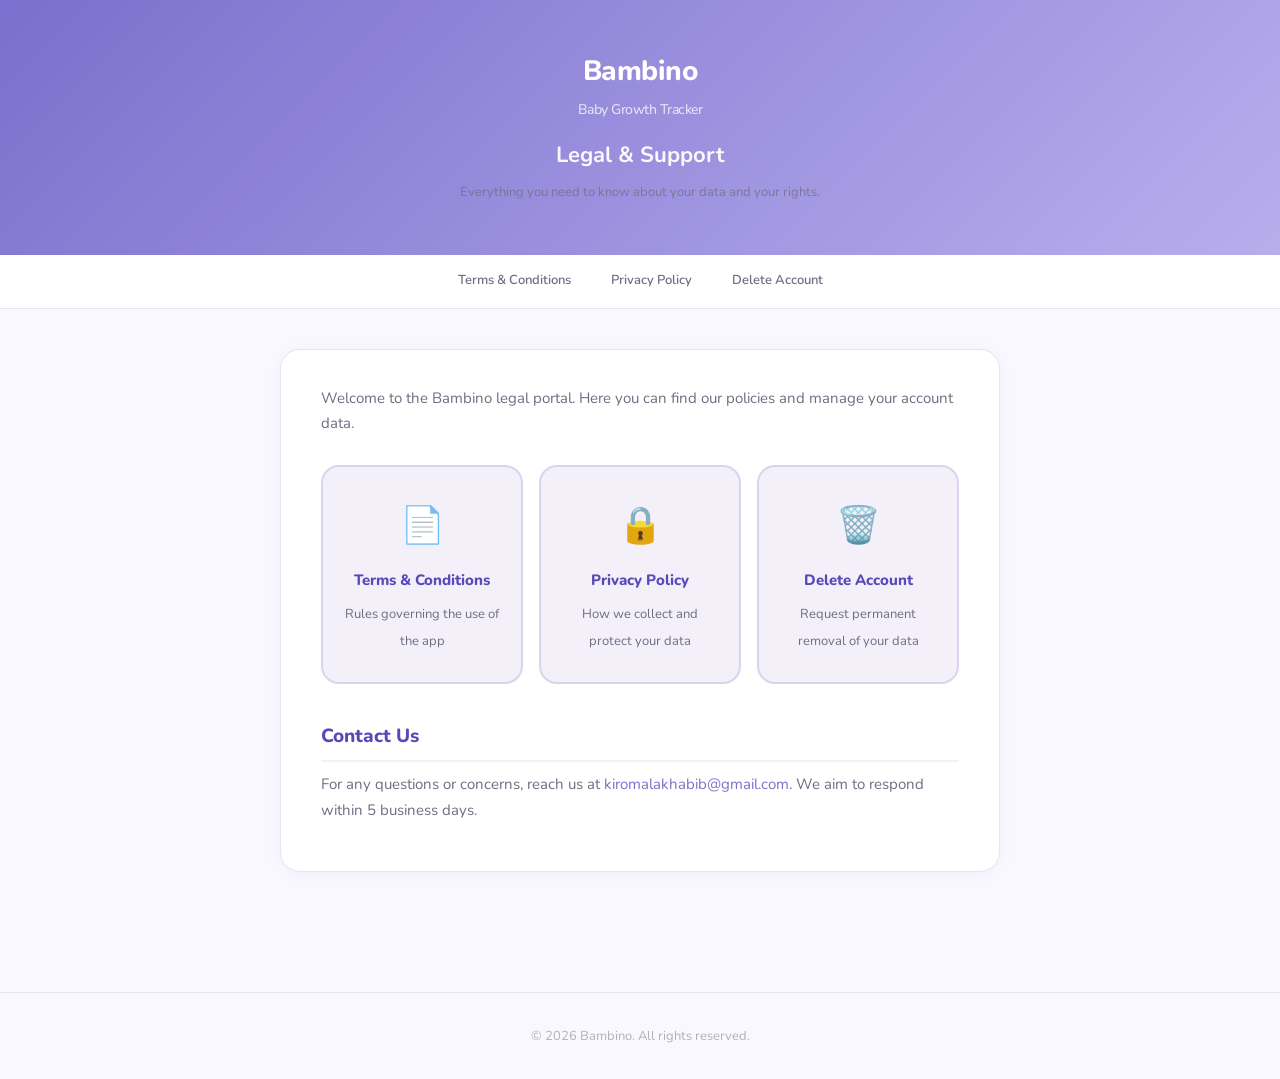
==== index.html @ 6eeeac93 "Initial commit: Terms, Privacy Policy, Delete Account pages" ====
<!DOCTYPE html>
<html lang="en">
<head>
  <meta charset="UTF-8" />
  <meta name="viewport" content="width=device-width, initial-scale=1.0" />
  <title>Bambino – Legal</title>
  <link rel="stylesheet" href="style.css" />
  <style>
    .links-grid {
      display: grid;
      grid-template-columns: repeat(auto-fit, minmax(200px, 1fr));
      gap: 16px;
      margin-top: 28px;
    }
    .link-card {
      background: var(--surface-var);
      border: 2px solid var(--border);
      border-radius: 18px;
      padding: 28px 20px;
      text-align: center;
      text-decoration: none;
      color: var(--text-primary);
      transition: border-color .2s, box-shadow .2s, transform .1s;
    }
    .link-card:hover {
      border-color: var(--primary);
      box-shadow: 0 4px 16px rgba(124,111,205,.15);
      transform: translateY(-2px);
      text-decoration: none;
    }
    .link-card .icon { font-size: 36px; margin-bottom: 12px; display: block; }
    .link-card strong { display: block; font-size: 15px; font-weight: 800; color: var(--primary-dark); margin-bottom: 6px; }
    .link-card span { font-size: 13px; color: var(--text-secondary); }
  </style>
</head>
<body>

<header>
  <div class="logo">Bambino <span>Baby Growth Tracker</span></div>
  <h1>Legal &amp; Support</h1>
  <p class="subtitle">Everything you need to know about your data and your rights.</p>
</header>

<nav>
  <a href="terms.html">Terms &amp; Conditions</a>
  <a href="privacy.html">Privacy Policy</a>
  <a href="delete-account.html">Delete Account</a>
</nav>

<main>
  <div class="card">
    <p>Welcome to the Bambino legal portal. Here you can find our policies and manage your account data.</p>

    <div class="links-grid">
      <a class="link-card" href="terms.html">
        <span class="icon">📄</span>
        <strong>Terms &amp; Conditions</strong>
        <span>Rules governing the use of the app</span>
      </a>
      <a class="link-card" href="privacy.html">
        <span class="icon">🔒</span>
        <strong>Privacy Policy</strong>
        <span>How we collect and protect your data</span>
      </a>
      <a class="link-card" href="delete-account.html">
        <span class="icon">🗑️</span>
        <strong>Delete Account</strong>
        <span>Request permanent removal of your data</span>
      </a>
    </div>

    <h2 style="margin-top:36px;">Contact Us</h2>
    <p>For any questions or concerns, reach us at <a href="mailto:kiromalakhabib@gmail.com">kiromalakhabib@gmail.com</a>. We aim to respond within 5 business days.</p>
  </div>
</main>

<footer>
  &copy; 2026 Bambino. All rights reserved.
</footer>

</body>
</html>
---- style.css ----
@import url('https://fonts.googleapis.com/css2?family=Nunito:wght@400;500;600;700;800&display=swap');

*, *::before, *::after { box-sizing: border-box; margin: 0; padding: 0; }

:root {
  --primary:        #7C6FCD;
  --primary-light:  #B8AEED;
  --primary-dark:   #5849B8;
  --secondary:      #FF8C69;
  --accent:         #6ECFB5;
  --bg:             #FAF8FF;
  --surface:        #FFFFFF;
  --surface-var:    #F3F0FA;
  --text-primary:   #2D2D3A;
  --text-secondary: #6E6E82;
  --text-disabled:  #B0B0C0;
  --error:          #E05C5C;
  --divider:        #E8E4F0;
  --border:         #D8D4EE;
}

body {
  font-family: 'Nunito', sans-serif;
  background: var(--bg);
  color: var(--text-primary);
  line-height: 1.7;
  font-size: 16px;
}

/* ── Header ── */
header {
  background: linear-gradient(135deg, var(--primary) 0%, var(--primary-light) 100%);
  padding: 48px 24px 40px;
  text-align: center;
  color: #fff;
}
header .logo {
  font-size: 28px;
  font-weight: 800;
  letter-spacing: -0.5px;
  margin-bottom: 6px;
}
header .logo span { opacity: .75; font-weight: 500; font-size: 14px; display: block; margin-top: 2px; }
header h1 {
  font-size: 22px;
  font-weight: 700;
  margin-top: 16px;
  opacity: .95;
}
header p.subtitle {
  font-size: 13px;
  opacity: .75;
  margin-top: 6px;
}

/* ── Nav ── */
nav {
  background: var(--surface);
  border-bottom: 1px solid var(--divider);
  display: flex;
  justify-content: center;
  gap: 0;
  overflow-x: auto;
}
nav a {
  text-decoration: none;
  color: var(--text-secondary);
  font-weight: 600;
  font-size: 13px;
  padding: 14px 20px;
  border-bottom: 3px solid transparent;
  transition: color .2s, border-color .2s;
  white-space: nowrap;
}
nav a:hover, nav a.active {
  color: var(--primary);
  border-bottom-color: var(--primary);
}

/* ── Main content ── */
main {
  max-width: 760px;
  margin: 40px auto;
  padding: 0 20px 80px;
}

.card {
  background: var(--surface);
  border-radius: 20px;
  padding: 36px 40px;
  box-shadow: 0 2px 16px rgba(124,111,205,.08);
  border: 1px solid var(--divider);
}

/* ── Typography ── */
h2 {
  font-size: 19px;
  font-weight: 800;
  color: var(--primary-dark);
  margin: 32px 0 10px;
  padding-bottom: 8px;
  border-bottom: 2px solid var(--surface-var);
}
h2:first-child { margin-top: 0; }
h3 {
  font-size: 15px;
  font-weight: 700;
  color: var(--text-primary);
  margin: 20px 0 6px;
}
p { margin-bottom: 12px; color: var(--text-secondary); font-size: 15px; }
ul, ol { margin: 8px 0 16px 20px; }
li { color: var(--text-secondary); font-size: 15px; margin-bottom: 6px; }
strong { color: var(--text-primary); }
a { color: var(--primary); text-decoration: none; }
a:hover { text-decoration: underline; }

.effective-date {
  display: inline-block;
  background: var(--surface-var);
  color: var(--text-secondary);
  font-size: 13px;
  font-weight: 600;
  padding: 6px 14px;
  border-radius: 20px;
  margin-bottom: 28px;
}

/* ── Delete form ── */
.form-group {
  margin-bottom: 22px;
}
.form-group label {
  display: block;
  font-size: 14px;
  font-weight: 700;
  color: var(--text-primary);
  margin-bottom: 8px;
}
.form-group input {
  width: 100%;
  padding: 14px 16px;
  border: 2px solid var(--border);
  border-radius: 14px;
  font-family: 'Nunito', sans-serif;
  font-size: 15px;
  color: var(--text-primary);
  background: var(--bg);
  transition: border-color .2s, box-shadow .2s;
  outline: none;
}
.form-group input:focus {
  border-color: var(--primary);
  box-shadow: 0 0 0 4px rgba(124,111,205,.12);
}
.form-group input::placeholder { color: var(--text-disabled); }

.confirm-box {
  background: #FFF5F5;
  border: 2px solid #F5C6C6;
  border-radius: 14px;
  padding: 18px 20px;
  margin-bottom: 22px;
}
.confirm-box p {
  font-size: 14px;
  color: var(--error);
  font-weight: 600;
  margin: 0;
  line-height: 1.6;
}

.checkbox-row {
  display: flex;
  align-items: flex-start;
  gap: 12px;
  margin-bottom: 28px;
}
.checkbox-row input[type="checkbox"] {
  width: 20px;
  height: 20px;
  min-width: 20px;
  border: 2px solid var(--border);
  border-radius: 6px;
  margin-top: 2px;
  accent-color: var(--error);
  cursor: pointer;
}
.checkbox-row label {
  font-size: 14px;
  color: var(--text-secondary);
  cursor: pointer;
}

.btn-delete {
  display: block;
  width: 100%;
  padding: 16px;
  background: var(--error);
  color: #fff;
  border: none;
  border-radius: 16px;
  font-family: 'Nunito', sans-serif;
  font-size: 16px;
  font-weight: 800;
  cursor: pointer;
  transition: background .2s, transform .1s, box-shadow .2s;
  box-shadow: 0 4px 14px rgba(224,92,92,.3);
}
.btn-delete:hover { background: #c94848; box-shadow: 0 6px 18px rgba(224,92,92,.4); }
.btn-delete:active { transform: scale(.98); }
.btn-delete:disabled {
  background: var(--text-disabled);
  cursor: not-allowed;
  box-shadow: none;
  transform: none;
}

.note-box {
  background: var(--surface-var);
  border-radius: 14px;
  padding: 16px 20px;
  margin-top: 20px;
  display: flex;
  gap: 12px;
  align-items: flex-start;
}
.note-box .icon { font-size: 20px; line-height: 1.4; }
.note-box p { font-size: 13px; color: var(--text-secondary); margin: 0; }

.warning-banner {
  background: #FFF8ED;
  border: 1px solid #FFD9A0;
  border-radius: 14px;
  padding: 16px 20px;
  margin-bottom: 28px;
  display: flex;
  gap: 12px;
  align-items: flex-start;
}
.warning-banner .icon { font-size: 22px; line-height: 1.3; }
.warning-banner p { font-size: 14px; color: #8B5E00; margin: 0; font-weight: 600; }

/* ── Footer ── */
footer {
  text-align: center;
  padding: 32px 20px;
  border-top: 1px solid var(--divider);
  font-size: 13px;
  color: var(--text-disabled);
}
footer a { color: var(--primary); font-weight: 600; }

/* ── Toast ── */
#toast {
  position: fixed;
  bottom: 30px;
  left: 50%;
  transform: translateX(-50%) translateY(20px);
  background: #2D2D3A;
  color: #fff;
  padding: 14px 24px;
  border-radius: 12px;
  font-size: 14px;
  font-weight: 600;
  opacity: 0;
  transition: opacity .3s, transform .3s;
  pointer-events: none;
  white-space: nowrap;
  z-index: 999;
}
#toast.show { opacity: 1; transform: translateX(-50%) translateY(0); }

@media (max-width: 600px) {
  .card { padding: 24px 20px; }
  header { padding: 36px 20px 30px; }
  nav a { padding: 12px 14px; font-size: 12px; }
}
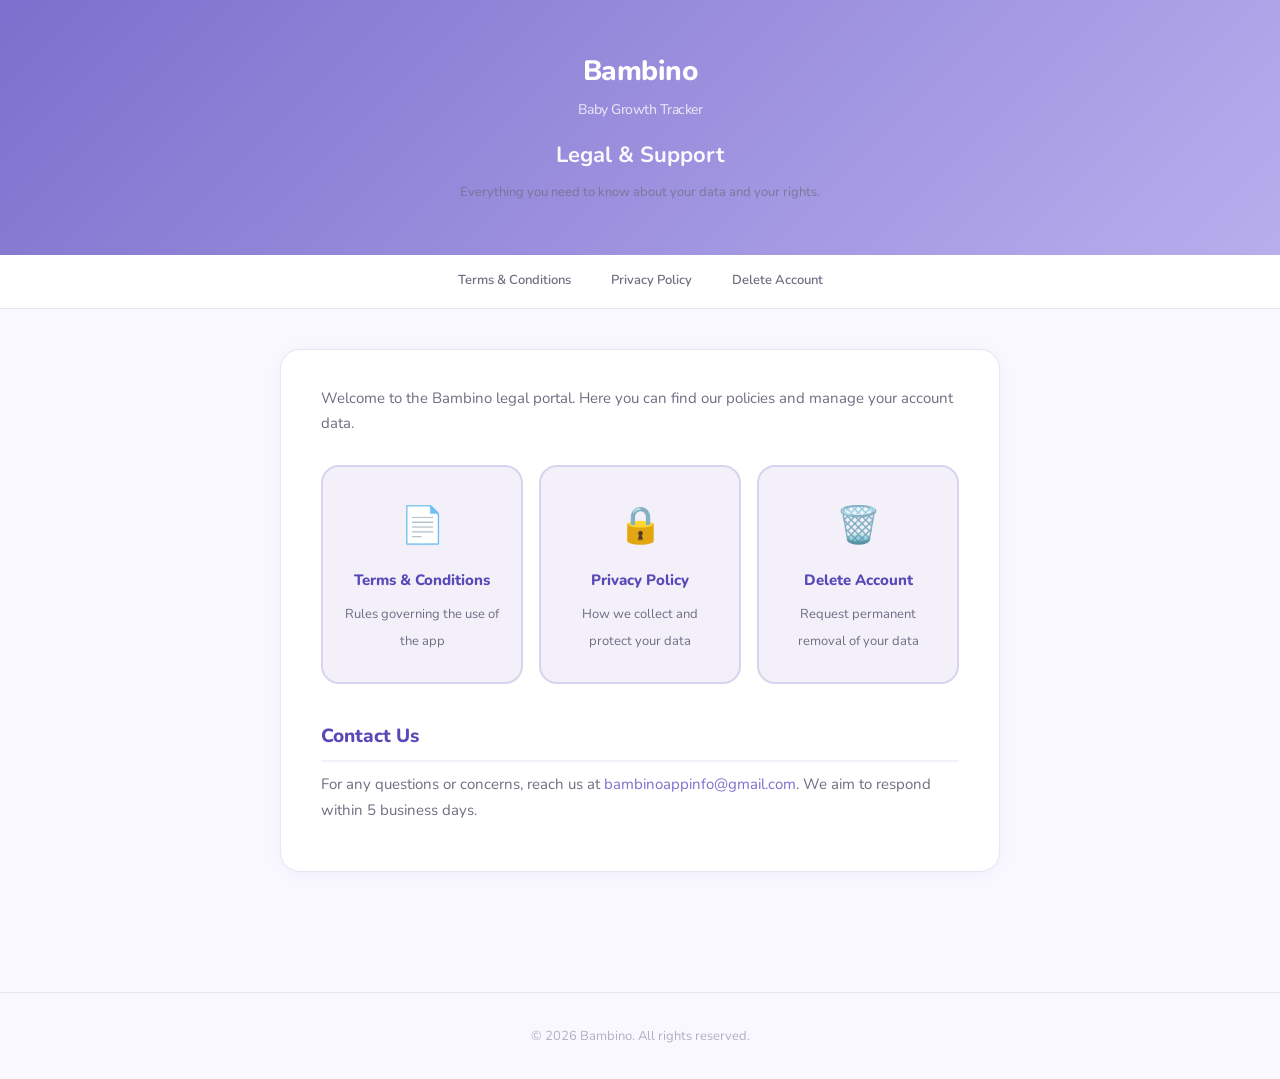
==== commit 4bf6080a: "update contact us email" ====
--- a/index.html
+++ b/index.html
@@ -70,7 +70,7 @@
     </div>
 
     <h2 style="margin-top:36px;">Contact Us</h2>
-    <p>For any questions or concerns, reach us at <a href="mailto:kiromalakhabib@gmail.com">kiromalakhabib@gmail.com</a>. We aim to respond within 5 business days.</p>
+    <p>For any questions or concerns, reach us at <a href="mailto:bambinoappinfo@gmail.com">bambinoappinfo@gmail.com</a>. We aim to respond within 5 business days.</p>
   </div>
 </main>
 
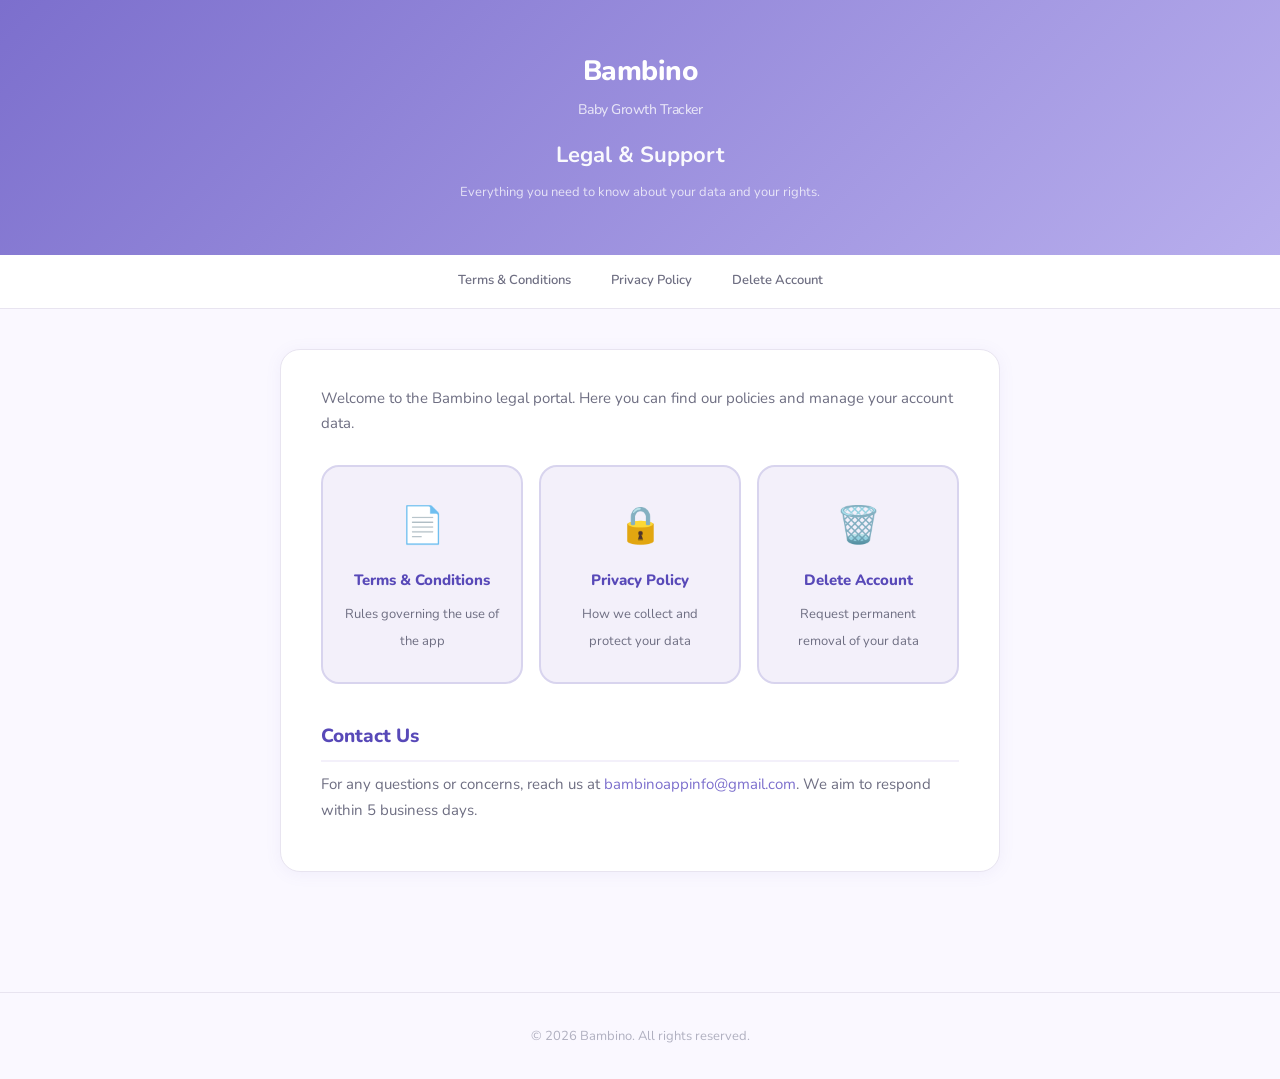
==== commit 207c5b30: "Add Google Search Console verification Co-Authored-By: Claude Opus 5.5 <noreply@anthropic.com>" ====
--- a/index.html
+++ b/index.html
@@ -2,6 +2,7 @@
 <html lang="en">
 <head>
   <meta charset="UTF-8" />
+  <meta name="google-site-verification" content="D1mZzru2wrF3hm5PxT6uY_i8LB0cmURyO2sE_9AYOqs" />
   <meta name="viewport" content="width=device-width, initial-scale=1.0" />
   <title>Bambino – Legal</title>
   <link rel="stylesheet" href="style.css" />
--- a/style.css
+++ b/style.css
@@ -51,6 +51,7 @@
   font-size: 13px;
   opacity: .75;
   margin-top: 6px;
+  color: #fff;
 }
 
 /* ── Nav ── */
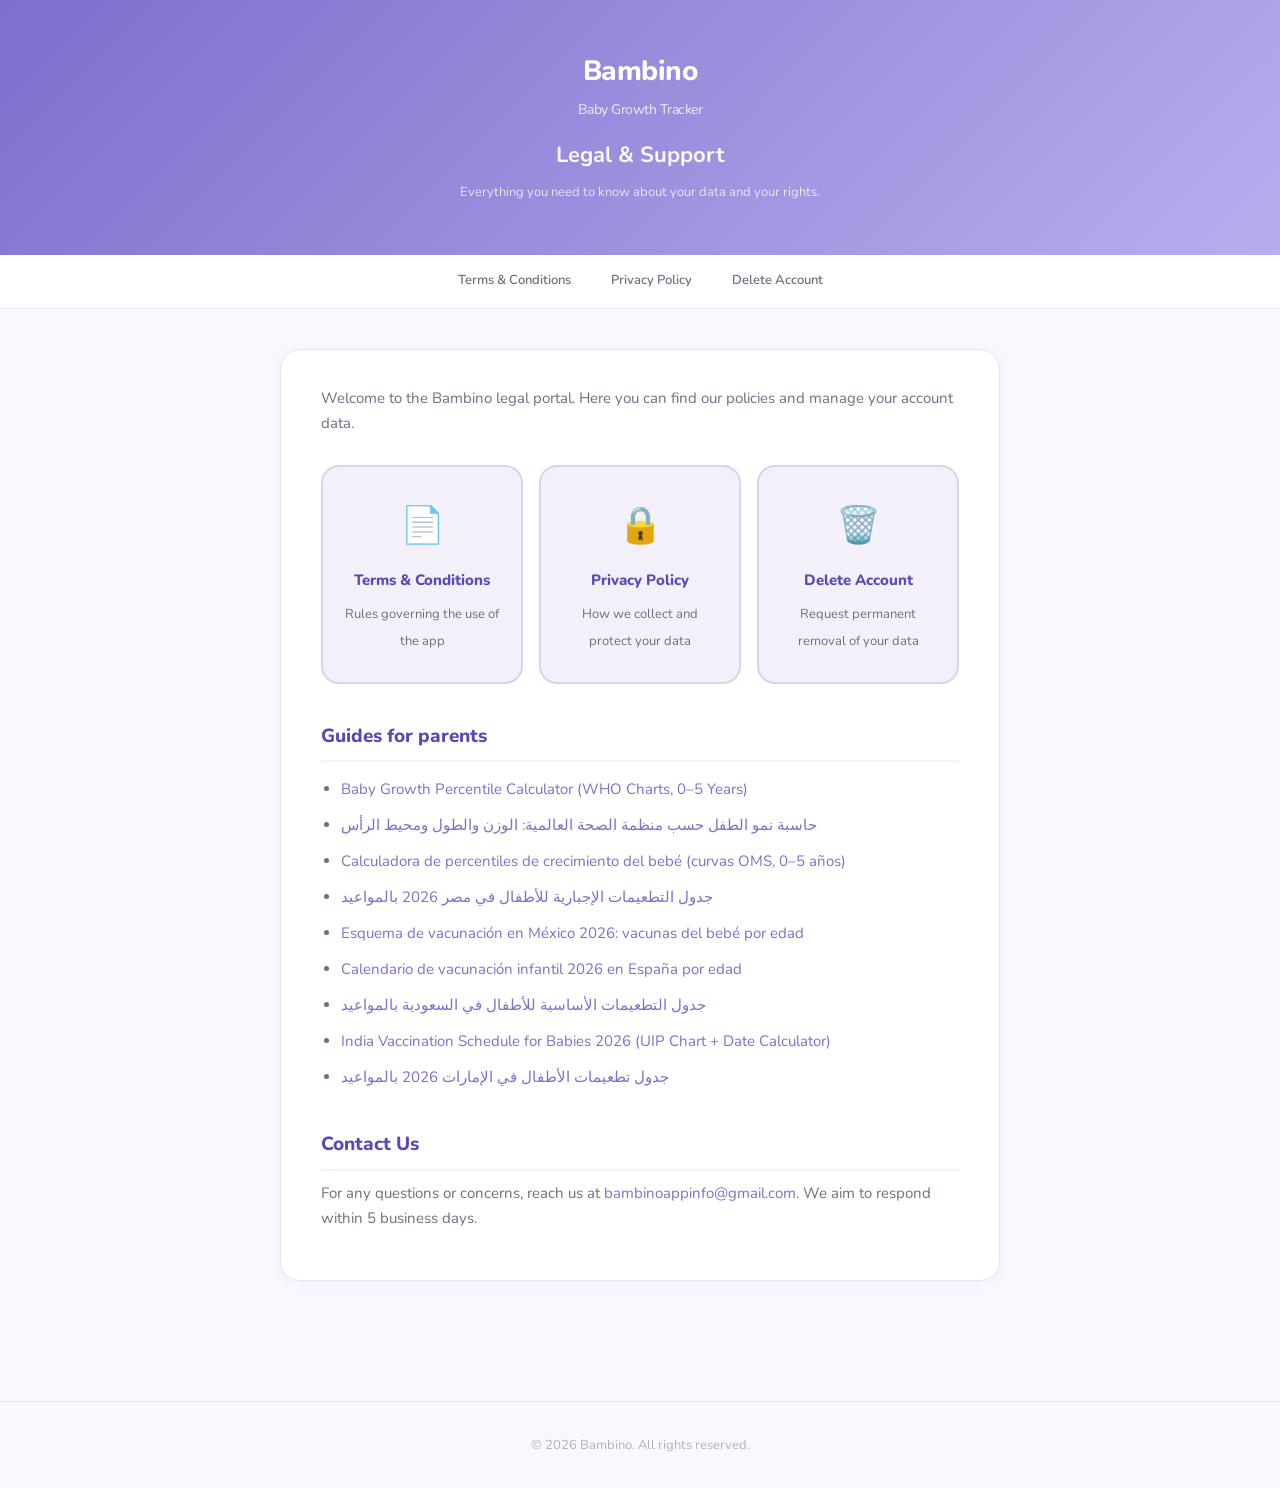
==== commit fdbe9a08: "Link all parent guides from the home page Co-Authored-By: Claude Opus 5.5 <noreply@anthropic.com>" ====
--- a/index.html
+++ b/index.html
@@ -70,6 +70,8 @@
       </a>
     </div>
 
+<!--GUIDES--><h2 style="margin-top:36px;">Guides for parents</h2><ul style="margin:12px 0 0 20px;line-height:2"><li><a href="growth-percentile/" hreflang="en" lang="en">Baby Growth Percentile Calculator (WHO Charts, 0–5 Years)</a></li><li><a href="ar/growth-percentile/" hreflang="ar" lang="ar" dir="rtl">حاسبة نمو الطفل حسب منظمة الصحة العالمية: الوزن والطول ومحيط الرأس</a></li><li><a href="es/percentiles-de-crecimiento/" hreflang="es" lang="es">Calculadora de percentiles de crecimiento del bebé (curvas OMS, 0–5 años)</a></li><li><a href="ar/vaccines/egypt/" hreflang="ar" lang="ar" dir="rtl">جدول التطعيمات الإجبارية للأطفال في مصر 2026 بالمواعيد</a></li><li><a href="es/vacunas/mexico/" hreflang="es" lang="es">Esquema de vacunación en México 2026: vacunas del bebé por edad</a></li><li><a href="es/vacunas/espana/" hreflang="es" lang="es">Calendario de vacunación infantil 2026 en España por edad</a></li><li><a href="ar/vaccines/saudi-arabia/" hreflang="ar" lang="ar" dir="rtl">جدول التطعيمات الأساسية للأطفال في السعودية بالمواعيد</a></li><li><a href="vaccines/india/" hreflang="en" lang="en">India Vaccination Schedule for Babies 2026 (UIP Chart + Date Calculator)</a></li><li><a href="ar/vaccines/uae/" hreflang="ar" lang="ar" dir="rtl">جدول تطعيمات الأطفال في الإمارات 2026 بالمواعيد</a></li></ul><!--/GUIDES-->
+
     <h2 style="margin-top:36px;">Contact Us</h2>
     <p>For any questions or concerns, reach us at <a href="mailto:bambinoappinfo@gmail.com">bambinoappinfo@gmail.com</a>. We aim to respond within 5 business days.</p>
   </div>
